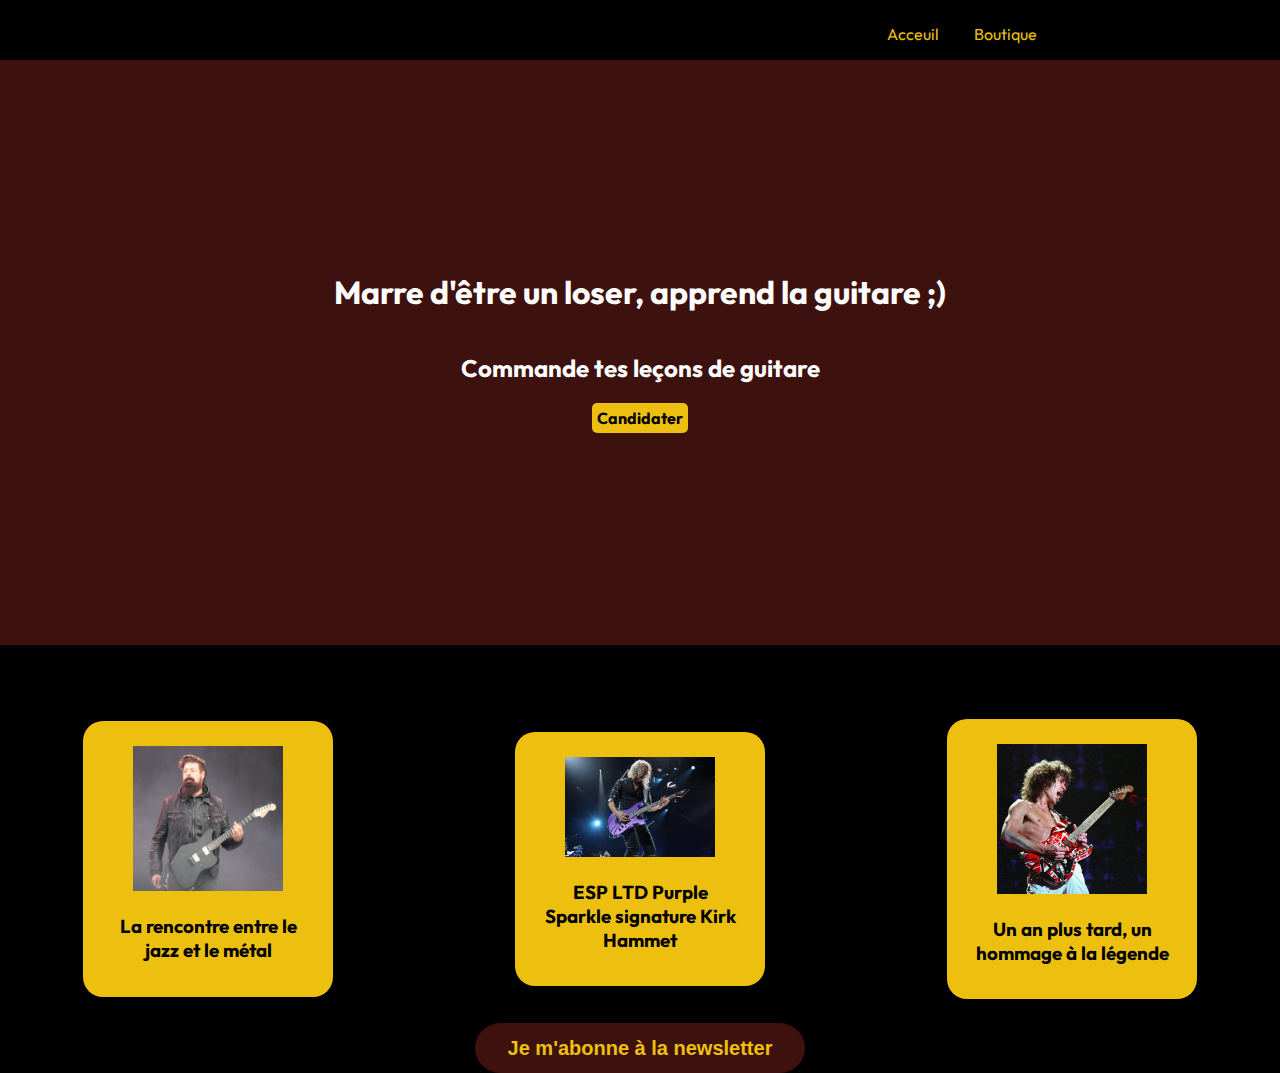
==== index.html @ 2338d863 "Add files via upload" ====
<!DOCTYPE html>
<html lang="en">
<head>
	<meta charset="UTF-8">
	<meta name="viewport" content="width=device-width, initial-scale=1.0">
	<title>Document</title>
	<link rel="stylesheet" href="styles/style.css">
</head>
<body>
	<div class="navbarre">
		<img src="image/lgo.png" alt="">
		<ul class="nav-menu">
			<li class="nav-item">
				<a href="index.html">Acceuil</a>
			</li>
			<li class="nav-item">
				<a href="Services.html">Boutique</a>
			</li>
		</ul>
		
	</div>
<div class="banner">
	<h1>
		Marre d'être un loser, apprend la guitare ;)
	</h1>
	<h2>
		Commande tes leçons de guitare
	</h2>
	<a href="#" class="button">Candidater</a>
</div>

<div>
<h2>En vedette</h2>
<div class="cards">
	<div class="card">
		<img src="image/jamesroot1.jpeg" alt="">
		<h3>La rencontre entre le jazz et le métal</h3>
	</div>

	<div class="card">
		<img src="image/kh.jpeg" alt="">
		<h3>ESP LTD Purple Sparkle signature Kirk Hammet</h3>
	</div>

	<div class="card">
		<img src="image/evhf.jpeg" alt="">
		<h3>Un an plus tard, un hommage à la légende</h3>
	</div>
</div>

</div>

<div class="tamere">
	<button data-tf-popup="SCiQHrjW" style="all:unset;font-family:Helvetica,Arial,sans-serif;display:inline-block;max-width:100%;white-space:nowrap;overflow:hidden;text-overflow:ellipsis;background-color:rgb(61, 17, 14);color:#EDC00F;font-size:20px;border-radius:25px;padding:0 33px;font-weight:bold;height:50px;cursor:pointer;line-height:50px;text-align:center;margin:0;text-decoration:none;">Je m'abonne à la newsletter</button><script src="//embed.typeform.com/next/embed.js"></script>
</div>
</body>
</html>
---- styles/style.css ----
@import url(buttons.css);
@import url(banner.css);
@import url(cards.css);
@import url(navbarre.css);
@import url('https://fonts.googleapis.com/css2?family=Outfit&display=swap');


h1{
	margin-top: 0;

}

h2{
	text-align: center;
}

body{
	margin: 0;
	font-family: 'Outfit', sans-serif;
	background-color: black;
}

a{
	text-decoration: none;
}

.tamere{
	text-align: center;
}
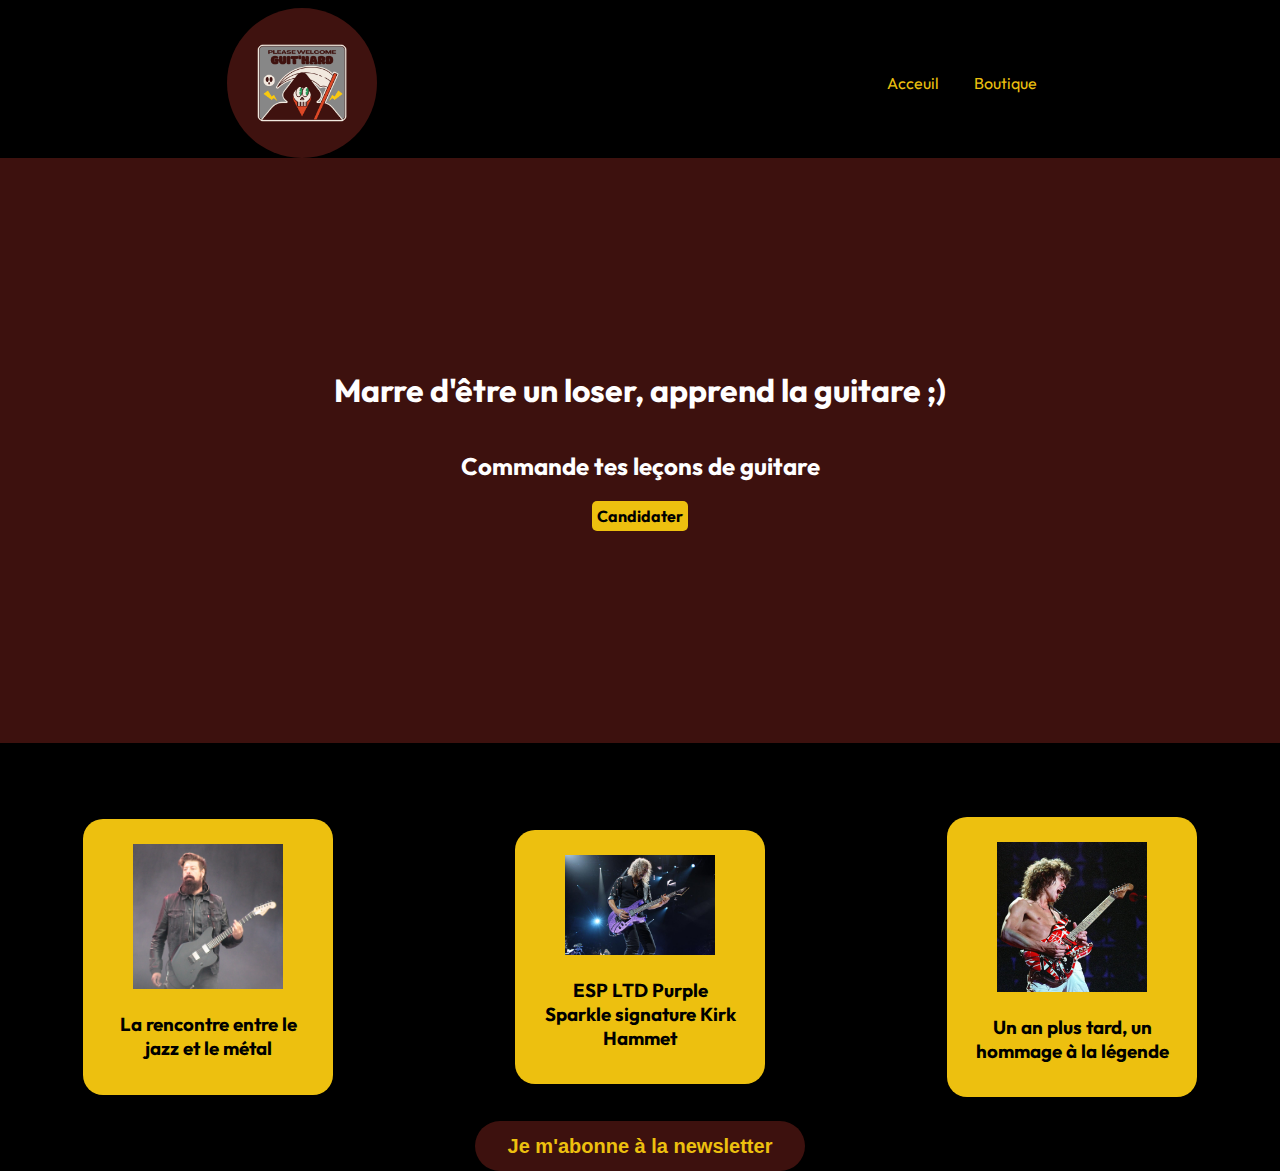
==== commit 1061db95: "Add files via upload" ====
--- a/index.html
+++ b/index.html
@@ -8,7 +8,7 @@
 </head>
 <body>
 	<div class="navbarre">
-		<img src="image/lgo.png" alt="">
+		<img src="image/Lgo.png" alt="">
 		<ul class="nav-menu">
 			<li class="nav-item">
 				<a href="index.html">Acceuil</a>
